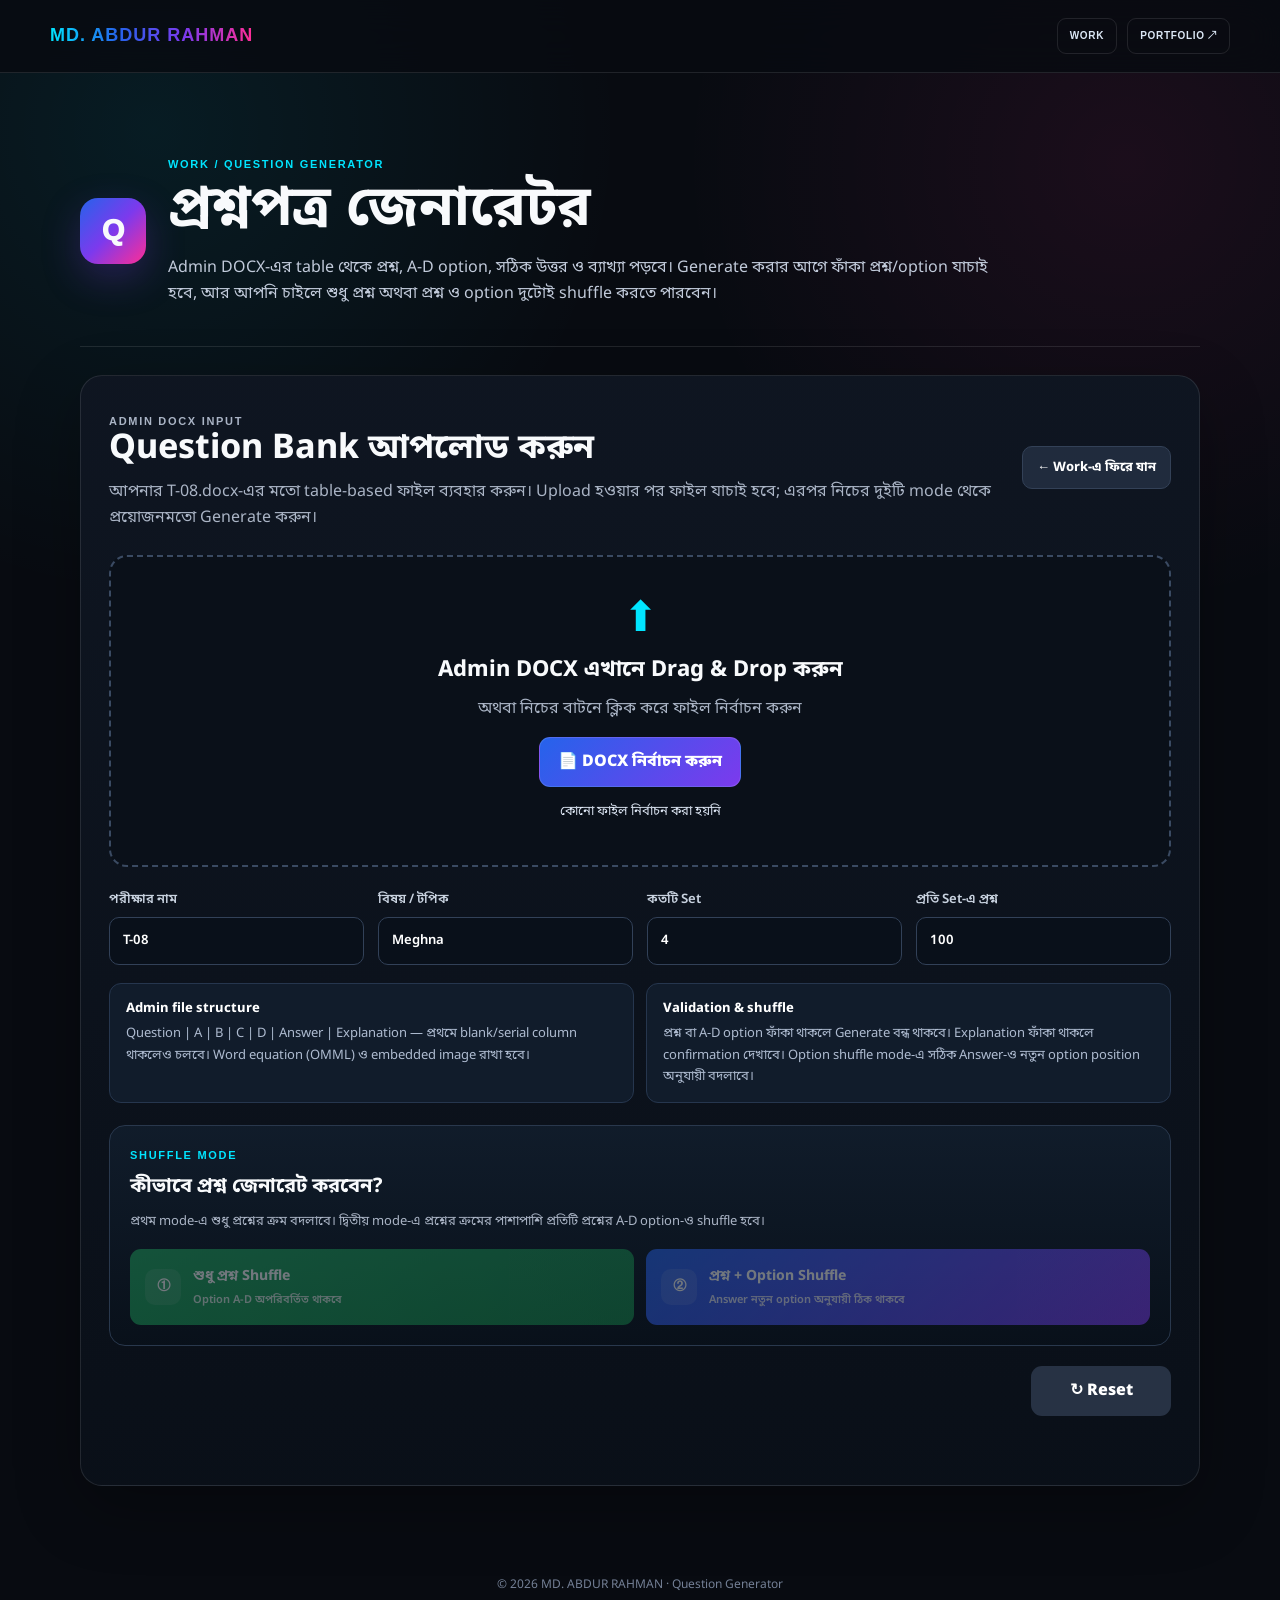
==== question-generator.html @ 24708ffb "Add files via upload" ====
<!DOCTYPE html>
<html lang="bn">
<head>
  <meta charset="UTF-8">
  <meta name="viewport" content="width=device-width, initial-scale=1.0">
  <meta name="description" content="Table-based DOCX question bank থেকে shuffled Set A-Z প্রশ্নপত্র ও explanation answer sheet তৈরি করার browser-based generator.">
  <title>Question Generator | MD. ABDUR RAHMAN</title>
  <link rel="preconnect" href="https://fonts.googleapis.com">
  <link rel="preconnect" href="https://fonts.gstatic.com" crossorigin>
  <link href="https://fonts.googleapis.com/css2?family=Noto+Sans+Bengali:wght@400;500;600;700;800&display=swap" rel="stylesheet">
  <link rel="stylesheet" href="question-generator.css">
</head>
<body>
  <header class="qg-site-header">
    <nav class="qg-navbar">
      <a href="index.html#home" class="qg-brand">MD. ABDUR RAHMAN</a>
      <div class="qg-nav-links">
        <a href="index.html#work">WORK</a>
        <a href="index.html">PORTFOLIO ↗</a>
      </div>
    </nav>
  </header>

  <main class="qg-page">
    <section class="qg-hero" aria-labelledby="pageTitle">
      <div class="hero-icon" aria-hidden="true">Q</div>
      <div>
        <p class="eyebrow">WORK / QUESTION GENERATOR</p>
        <h1 id="pageTitle">প্রশ্নপত্র জেনারেটর</h1>
        <p class="subtitle">Admin DOCX-এর table থেকে প্রশ্ন, A-D option, সঠিক উত্তর ও ব্যাখ্যা পড়বে। Generate করার আগে ফাঁকা প্রশ্ন/option যাচাই হবে, আর আপনি চাইলে শুধু প্রশ্ন অথবা প্রশ্ন ও option দুটোই shuffle করতে পারবেন।</p>
      </div>
    </section>

    <section class="qg-panel" aria-labelledby="generatorTitle">
      <div class="panel-head">
        <div>
          <p class="eyebrow">ADMIN DOCX INPUT</p>
          <h2 id="generatorTitle">Question Bank আপলোড করুন</h2>
          <p>আপনার T-08.docx-এর মতো table-based ফাইল ব্যবহার করুন। Upload হওয়ার পর ফাইল যাচাই হবে; এরপর নিচের দুইটি mode থেকে প্রয়োজনমতো Generate করুন।</p>
        </div>
        <a class="back-btn" href="index.html#work">← Work-এ ফিরে যান</a>
      </div>

      <div class="upload-zone" id="dropZone" tabindex="0" role="button" aria-label="DOCX ফাইল নির্বাচন করুন">
        <div class="upload-icon" aria-hidden="true">⬆</div>
        <h3>Admin DOCX এখানে Drag & Drop করুন</h3>
        <p>অথবা নিচের বাটনে ক্লিক করে ফাইল নির্বাচন করুন</p>
        <label class="file-btn">
          <input id="docxFile" type="file" accept=".docx,application/vnd.openxmlformats-officedocument.wordprocessingml.document">
          📄 DOCX নির্বাচন করুন
        </label>
        <div class="selected-file" id="selectedFile">কোনো ফাইল নির্বাচন করা হয়নি</div>
        <div class="detected" id="detectedInfo" hidden></div>
      </div>

      <div class="settings-grid">
        <label>
          <span>পরীক্ষার নাম</span>
          <input id="examName" value="T-08" autocomplete="off">
        </label>
        <label>
          <span>বিষয় / টপিক</span>
          <input id="subjectName" value="Meghna" autocomplete="off">
        </label>
        <label>
          <span>কতটি Set</span>
          <input id="setCount" type="number" min="1" max="26" value="4">
        </label>
        <label>
          <span>প্রতি Set-এ প্রশ্ন</span>
          <input id="questionsPerSet" type="number" min="1" value="100">
        </label>
      </div>

      <div class="info-grid">
        <div class="info-box">
          <strong>Admin file structure</strong>
          <span>Question | A | B | C | D | Answer | Explanation — প্রথমে blank/serial column থাকলেও চলবে। Word equation (OMML) ও embedded image রাখা হবে।</span>
        </div>
        <div class="info-box">
          <strong>Validation & shuffle</strong>
          <span>প্রশ্ন বা A-D option ফাঁকা থাকলে Generate বন্ধ থাকবে। Explanation ফাঁকা থাকলে confirmation দেখাবে। Option shuffle mode-এ সঠিক Answer-ও নতুন option position অনুযায়ী বদলাবে।</span>
        </div>
      </div>

      <div class="shuffle-panel" aria-labelledby="shuffleTitle">
        <div>
          <p class="eyebrow">SHUFFLE MODE</p>
          <h3 id="shuffleTitle">কীভাবে প্রশ্ন জেনারেট করবেন?</h3>
          <p>প্রথম mode-এ শুধু প্রশ্নের ক্রম বদলাবে। দ্বিতীয় mode-এ প্রশ্নের ক্রমের পাশাপাশি প্রতিটি প্রশ্নের A-D option-ও shuffle হবে।</p>
        </div>
        <div class="mode-actions">
          <button id="generateQuestionsBtn" class="primary-btn mode-btn" type="button" disabled>
            <span class="mode-icon">①</span>
            <span><strong>শুধু প্রশ্ন Shuffle</strong><small>Option A-D অপরিবর্তিত থাকবে</small></span>
          </button>
          <button id="generateQuestionsOptionsBtn" class="option-shuffle-btn mode-btn" type="button" disabled>
            <span class="mode-icon">②</span>
            <span><strong>প্রশ্ন + Option Shuffle</strong><small>Answer নতুন option অনুযায়ী ঠিক থাকবে</small></span>
          </button>
        </div>
      </div>

      <div class="actions secondary-actions">
        <button id="resetBtn" class="secondary-btn" type="button">↻ Reset</button>
      </div>

      <div class="status" id="status" aria-live="polite"></div>
      <pre class="debug" id="debug" aria-label="Parser debug output"></pre>
    </section>

    <section class="results" id="results" aria-labelledby="resultsTitle">
      <div class="results-head">
        <div>
          <p class="eyebrow">GENERATED SETS</p>
          <h2 id="resultsTitle">ডাউনলোড করুন</h2>
          <p class="results-note" id="resultsNote"></p>
        </div>
        <button id="downloadAllBtn" class="download-all" type="button" disabled>⬇ সব Set ZIP</button>
      </div>
      <div class="set-grid" id="setGrid"></div>
    </section>
  </main>

  <footer class="qg-footer">© 2026 MD. ABDUR RAHMAN · Question Generator</footer>

  <div class="qg-modal" id="messageModal" hidden>
    <div class="qg-modal-backdrop" data-modal-close></div>
    <div class="qg-modal-card" role="dialog" aria-modal="true" aria-labelledby="modalTitle" aria-describedby="modalMessage">
      <div class="qg-modal-icon" id="modalIcon" aria-hidden="true">!</div>
      <h3 id="modalTitle">বার্তা</h3>
      <div class="qg-modal-message" id="modalMessage"></div>
      <div class="qg-modal-actions">
        <button id="modalCancelBtn" class="modal-cancel" type="button">না</button>
        <button id="modalConfirmBtn" class="modal-confirm" type="button">ঠিক আছে</button>
      </div>
    </div>
  </div>

  <script src="jszip.min.js"></script>
  <script src="question-generator.js"></script>
</body>
</html>
---- question-generator.css ----
*{box-sizing:border-box}

:root{
  --bg:#080b11;
  --panel:#0e131c;
  --panel2:#111827;
  --text:#f8fafc;
  --muted:#aab4c5;
  --cyan:#00e5ff;
  --blue:#2563eb;
  --purple:#7c3aed;
  --pink:#ff2d95;
  --green:#16a34a;
  --orange:#e87916;
  --line:rgba(255,255,255,.10);
}

html{scroll-behavior:smooth}
body{
  margin:0;
  min-height:100vh;
  background:
    radial-gradient(circle at 12% 8%,rgba(0,229,255,.08),transparent 25%),
    radial-gradient(circle at 88% 10%,rgba(255,45,149,.08),transparent 24%),
    var(--bg);
  color:var(--text);
  font-family:"Noto Sans Bengali",Arial,Helvetica,sans-serif;
  line-height:1.65;
}

a{text-decoration:none;color:inherit}
button,input{font:inherit}
button{touch-action:manipulation}

.qg-site-header{
  position:sticky;
  top:0;
  z-index:100;
  background:rgba(8,11,17,.84);
  border-bottom:1px solid var(--line);
  backdrop-filter:blur(18px);
  -webkit-backdrop-filter:blur(18px);
}

.qg-navbar{
  width:min(1180px,94%);
  min-height:72px;
  margin:auto;
  display:flex;
  align-items:center;
  justify-content:space-between;
  gap:18px;
}

.qg-brand{
  font-family:Arial,Helvetica,sans-serif;
  font-weight:900;
  font-size:18px;
  letter-spacing:1px;
  background:linear-gradient(90deg,var(--cyan),var(--blue),var(--purple),var(--pink));
  -webkit-background-clip:text;
  background-clip:text;
  -webkit-text-fill-color:transparent;
}

.qg-nav-links{display:flex;align-items:center;gap:10px}
.qg-nav-links a{
  padding:9px 12px;
  border:1px solid var(--line);
  border-radius:9px;
  color:#dbe7f5;
  font-family:Arial,Helvetica,sans-serif;
  font-size:10px;
  font-weight:900;
  letter-spacing:.7px;
  transition:.25s;
}
.qg-nav-links a:hover{border-color:rgba(0,229,255,.4);color:var(--cyan)}

.qg-page{width:min(1120px,92%);margin:auto;padding:58px 0 90px}

.qg-hero{
  display:flex;
  gap:22px;
  align-items:center;
  padding:24px 0 38px;
  border-bottom:1px solid var(--line);
}

.hero-icon{
  width:66px;
  min-width:66px;
  height:66px;
  border-radius:18px;
  display:grid;
  place-items:center;
  background:linear-gradient(135deg,var(--blue),var(--purple),var(--pink));
  box-shadow:0 14px 38px rgba(124,58,237,.26);
  font-family:Arial,Helvetica,sans-serif;
  font-size:29px;
  font-weight:950;
}

.eyebrow{
  margin:0 0 7px;
  color:var(--cyan);
  font-family:Arial,Helvetica,sans-serif;
  font-size:11px;
  font-weight:900;
  letter-spacing:1.7px;
}

h1,h2,h3,p{margin-top:0}
h1{margin-bottom:0;font-size:clamp(34px,5vw,56px);line-height:1.12}
h2{margin-bottom:0;font-size:clamp(25px,3.5vw,34px);line-height:1.2}
.subtitle{max-width:850px;margin:12px 0 0;color:#c1cada}

.qg-panel,.results{
  margin-top:28px;
  padding:28px;
  border:1px solid var(--line);
  border-radius:22px;
  background:linear-gradient(180deg,rgba(15,22,34,.97),rgba(10,16,25,.97));
  box-shadow:0 22px 65px rgba(0,0,0,.28);
}

.panel-head,.results-head{
  display:flex;
  justify-content:space-between;
  align-items:center;
  gap:22px;
}
.panel-head p,.results-note{margin:8px 0 0;color:var(--muted)}

.back-btn{
  flex:0 0 auto;
  color:white;
  background:#202b3d;
  border:1px solid #334157;
  padding:10px 14px;
  border-radius:10px;
  font-weight:700;
  font-size:13px;
  transition:.25s;
}
.back-btn:hover{border-color:rgba(0,229,255,.45);color:var(--cyan)}

.upload-zone{
  margin-top:24px;
  border:2px dashed #3a4a62;
  border-radius:18px;
  padding:42px 20px;
  text-align:center;
  background:#0a1019;
  outline:none;
  cursor:pointer;
  transition:.25s;
}
.upload-zone:hover,.upload-zone:focus-visible,.upload-zone.dragover{
  border-color:var(--cyan);
  background:rgba(0,229,255,.04);
  box-shadow:0 0 0 4px rgba(0,229,255,.04);
}
.upload-icon{font-size:42px;color:var(--cyan);line-height:1}
.upload-zone h3{margin:12px 0 6px;font-size:22px}
.upload-zone p{margin-bottom:15px;color:var(--muted)}

.file-btn{
  display:inline-flex;
  align-items:center;
  justify-content:center;
  padding:11px 18px;
  border-radius:11px;
  background:linear-gradient(135deg,var(--blue),var(--purple));
  border:1px solid rgba(255,255,255,.12);
  color:#fff;
  font-weight:800;
  cursor:pointer;
}
.file-btn input{display:none}
.selected-file{margin-top:14px;color:#dce5f3;font-size:13px;word-break:break-word}
.selected-file.ready{color:#8df7b3}

.settings-grid{
  display:grid;
  grid-template-columns:repeat(4,minmax(0,1fr));
  gap:14px;
  margin-top:22px;
}
.settings-grid label{display:flex;flex-direction:column;gap:7px;color:#c8d2df;font-weight:600;font-size:13px}
.settings-grid input{
  width:100%;
  min-width:0;
  padding:12px 13px;
  border-radius:10px;
  border:1px solid #324158;
  background:#09101a;
  color:white;
  outline:none;
}
.settings-grid input:focus{border-color:var(--cyan);box-shadow:0 0 0 3px rgba(0,229,255,.06)}

.info-grid{display:grid;grid-template-columns:1fr 1fr;gap:12px;margin-top:18px}
.info-box{
  display:flex;
  flex-direction:column;
  gap:4px;
  padding:14px 16px;
  border-radius:12px;
  background:#111c2b;
  color:#aebbd0;
  border:1px solid #26364e;
  font-size:13px;
}
.info-box strong{color:#fff}

.actions{display:flex;gap:12px;margin-top:20px}
.primary-btn,.secondary-btn,.download-all{
  border:0;
  border-radius:11px;
  padding:12px 18px;
  font-weight:850;
  cursor:pointer;
  transition:.25s;
}
.primary-btn{background:linear-gradient(135deg,#20a75e,#168a4b);color:white}
.primary-btn:hover:not(:disabled),.download-all:hover:not(:disabled),.secondary-btn:hover{transform:translateY(-2px)}
.primary-btn:disabled,.download-all:disabled{opacity:.45;cursor:not-allowed;transform:none}
.secondary-btn{background:#273244;color:white}
.download-all{background:linear-gradient(135deg,var(--blue),var(--purple));color:white;white-space:nowrap}

.status{min-height:26px;margin-top:15px;color:#9fe8c0;font-size:13px}
.status.error{color:#ff9b9b}
.status.warning{color:#ffd58a}

.debug{
  display:none;
  margin-top:14px;
  max-height:240px;
  overflow:auto;
  white-space:pre-wrap;
  word-break:break-word;
  background:#060a10;
  border:1px solid #202b3c;
  padding:12px;
  border-radius:10px;
  color:#aeb8c8;
  font-size:12px;
}

.results{display:none}
.results.visible{display:block}
.set-grid{display:grid;grid-template-columns:repeat(2,minmax(0,1fr));gap:18px;margin-top:22px}
.set-card{
  padding:23px;
  border:1px solid #273445;
  border-radius:18px;
  background:
    radial-gradient(circle at 100% 0,rgba(124,58,237,.10),transparent 38%),
    #0a111b;
}
.set-card-head{display:flex;justify-content:space-between;align-items:flex-start;gap:12px;margin-bottom:17px}
.set-card h3{margin:0;font-size:34px;color:#72dfff;line-height:1}
.set-card .meta{color:#9eabbd;font-size:12px;text-align:right}
.download-links{display:flex;flex-direction:column;gap:9px}
.download-links a{
  display:flex;
  align-items:center;
  justify-content:space-between;
  gap:10px;
  color:white;
  padding:12px 13px;
  border-radius:9px;
  font-weight:800;
  font-size:13px;
  transition:.2s;
}
.download-links a:hover{transform:translateX(3px);filter:brightness(1.08)}
.q-link{background:#15803d}
.a-link{background:#c65e0b}
.m-link{background:#6d28a9}

.qg-footer{text-align:center;padding:0 20px 34px;color:#748096;font-size:12px}

@media(max-width:850px){
  .settings-grid{grid-template-columns:repeat(2,minmax(0,1fr))}
  .info-grid,.set-grid{grid-template-columns:1fr}
  .panel-head,.results-head{align-items:flex-start;flex-direction:column}
  .back-btn{width:100%;text-align:center}
  .download-all{width:100%}
}

@media(max-width:580px){
  .qg-navbar{min-height:66px}
  .qg-brand{font-size:15px}
  .qg-nav-links a:first-child{display:none}
  .qg-nav-links a{font-size:9px;padding:8px 9px}
  .qg-page{width:94%;padding-top:28px}
  .qg-hero{align-items:flex-start;gap:15px}
  .hero-icon{width:50px;min-width:50px;height:50px;border-radius:14px;font-size:22px}
  .qg-panel,.results{padding:18px;border-radius:17px}
  .upload-zone{padding:30px 13px}
  .settings-grid{grid-template-columns:1fr}
  .actions{flex-direction:column}
  .primary-btn,.secondary-btn{width:100%}
}

/* ===== V2: table-based auto generator ===== */
.upload-zone.busy{pointer-events:none;opacity:.78}
.detected{
  display:inline-flex;
  margin-top:13px;
  padding:8px 12px;
  border-radius:999px;
  border:1px solid rgba(22,163,74,.35);
  background:rgba(22,163,74,.08);
  color:#8df7b3;
  font-size:12px;
  font-weight:800;
}
.detected[hidden]{display:none}
.set-badge{
  display:inline-flex;
  align-items:center;
  justify-content:center;
  min-width:66px;
  padding:6px 10px;
  border-radius:999px;
  background:rgba(0,229,255,.08);
  border:1px solid rgba(0,229,255,.25);
  color:var(--cyan);
  font:900 10px/1 Arial,Helvetica,sans-serif;
  letter-spacing:1px;
  margin-bottom:11px;
}
.set-card h3{font-size:30px;margin:0 0 5px}
.set-card p{color:var(--muted);font-size:13px;margin:0 0 16px}
.set-download{
  width:100%;
  min-height:44px;
  border:0;
  border-radius:10px;
  background:linear-gradient(135deg,#168a4b,#20a75e);
  color:#fff;
  font-weight:850;
  cursor:pointer;
  padding:10px 12px;
  transition:.2s;
  word-break:break-word;
}
.set-download:hover{transform:translateY(-2px);box-shadow:0 10px 24px rgba(22,163,74,.18)}
@media(max-width:900px){.settings-grid{grid-template-columns:repeat(2,minmax(0,1fr))}}
@media(max-width:560px){.settings-grid{grid-template-columns:1fr}.set-grid{grid-template-columns:1fr}}

/* ===== V3: validation modal + shuffle modes ===== */
.shuffle-panel{
  margin-top:22px;
  padding:20px;
  border:1px solid #29384d;
  border-radius:16px;
  background:linear-gradient(180deg,rgba(17,28,43,.96),rgba(9,16,26,.96));
}
.shuffle-panel h3{margin:0 0 7px;font-size:20px}
.shuffle-panel p:not(.eyebrow){margin:0;color:var(--muted);font-size:13px}
.mode-actions{display:grid;grid-template-columns:1fr 1fr;gap:12px;margin-top:17px}
.mode-btn{
  min-height:76px;
  display:flex;
  align-items:center;
  justify-content:flex-start;
  gap:12px;
  text-align:left;
  padding:13px 15px;
}
.mode-btn>span:last-child{display:flex;flex-direction:column;gap:3px}
.mode-btn strong{font-size:14px}
.mode-btn small{font-size:11px;font-weight:600;opacity:.82}
.mode-icon{
  width:36px;
  min-width:36px;
  height:36px;
  border-radius:10px;
  display:grid;
  place-items:center;
  background:rgba(255,255,255,.11);
  font-size:17px;
  font-weight:900;
}
.option-shuffle-btn{
  border:0;
  border-radius:11px;
  background:linear-gradient(135deg,var(--blue),var(--purple));
  color:white;
  font-weight:850;
  cursor:pointer;
  transition:.25s;
}
.mode-btn:hover:not(:disabled){transform:translateY(-2px);filter:brightness(1.05)}
.mode-btn:disabled{opacity:.42;cursor:not-allowed;transform:none;filter:none}
.secondary-actions{justify-content:flex-end}
.secondary-actions .secondary-btn{min-width:140px}

.qg-modal[hidden]{display:none}
.qg-modal{
  position:fixed;
  inset:0;
  z-index:9999;
  display:grid;
  place-items:center;
  padding:18px;
}
.qg-modal-backdrop{
  position:absolute;
  inset:0;
  background:rgba(2,6,12,.78);
  backdrop-filter:blur(7px);
  -webkit-backdrop-filter:blur(7px);
}
.qg-modal-card{
  position:relative;
  width:min(560px,100%);
  max-height:min(78vh,680px);
  overflow:auto;
  padding:26px;
  border-radius:20px;
  border:1px solid rgba(255,255,255,.14);
  background:linear-gradient(180deg,#121b29,#0a111b);
  box-shadow:0 30px 90px rgba(0,0,0,.52);
}
.qg-modal-card.warning{border-color:rgba(232,121,22,.48)}
.qg-modal-card.error{border-color:rgba(239,68,68,.48)}
.qg-modal-card.confirm{border-color:rgba(37,99,235,.48)}
.qg-modal-icon{
  width:46px;
  height:46px;
  border-radius:14px;
  display:grid;
  place-items:center;
  margin-bottom:15px;
  background:rgba(232,121,22,.12);
  color:#ffd58a;
  border:1px solid rgba(232,121,22,.32);
  font-size:23px;
  font-weight:900;
}
.qg-modal-card.error .qg-modal-icon{background:rgba(239,68,68,.12);color:#ff9b9b;border-color:rgba(239,68,68,.32)}
.qg-modal-card.confirm .qg-modal-icon{background:rgba(37,99,235,.12);color:#9ec5ff;border-color:rgba(37,99,235,.32)}
.qg-modal-card h3{margin:0 0 10px;font-size:23px}
.qg-modal-message{
  white-space:pre-line;
  color:#cbd5e1;
  line-height:1.75;
  font-size:14px;
}
.qg-modal-actions{display:flex;justify-content:flex-end;gap:10px;margin-top:22px}
.modal-confirm,.modal-cancel{
  min-width:105px;
  border:0;
  border-radius:10px;
  padding:11px 16px;
  color:#fff;
  font-weight:800;
  cursor:pointer;
}
.modal-confirm{background:linear-gradient(135deg,#168a4b,#20a75e)}
.modal-cancel{background:#29364a}
body.modal-open{overflow:hidden}

@media(max-width:700px){
  .mode-actions{grid-template-columns:1fr}
  .secondary-actions{justify-content:stretch}
  .secondary-actions .secondary-btn{width:100%}
  .qg-modal-card{padding:21px}
  .qg-modal-actions{flex-direction:column-reverse}
  .modal-confirm,.modal-cancel{width:100%}
}
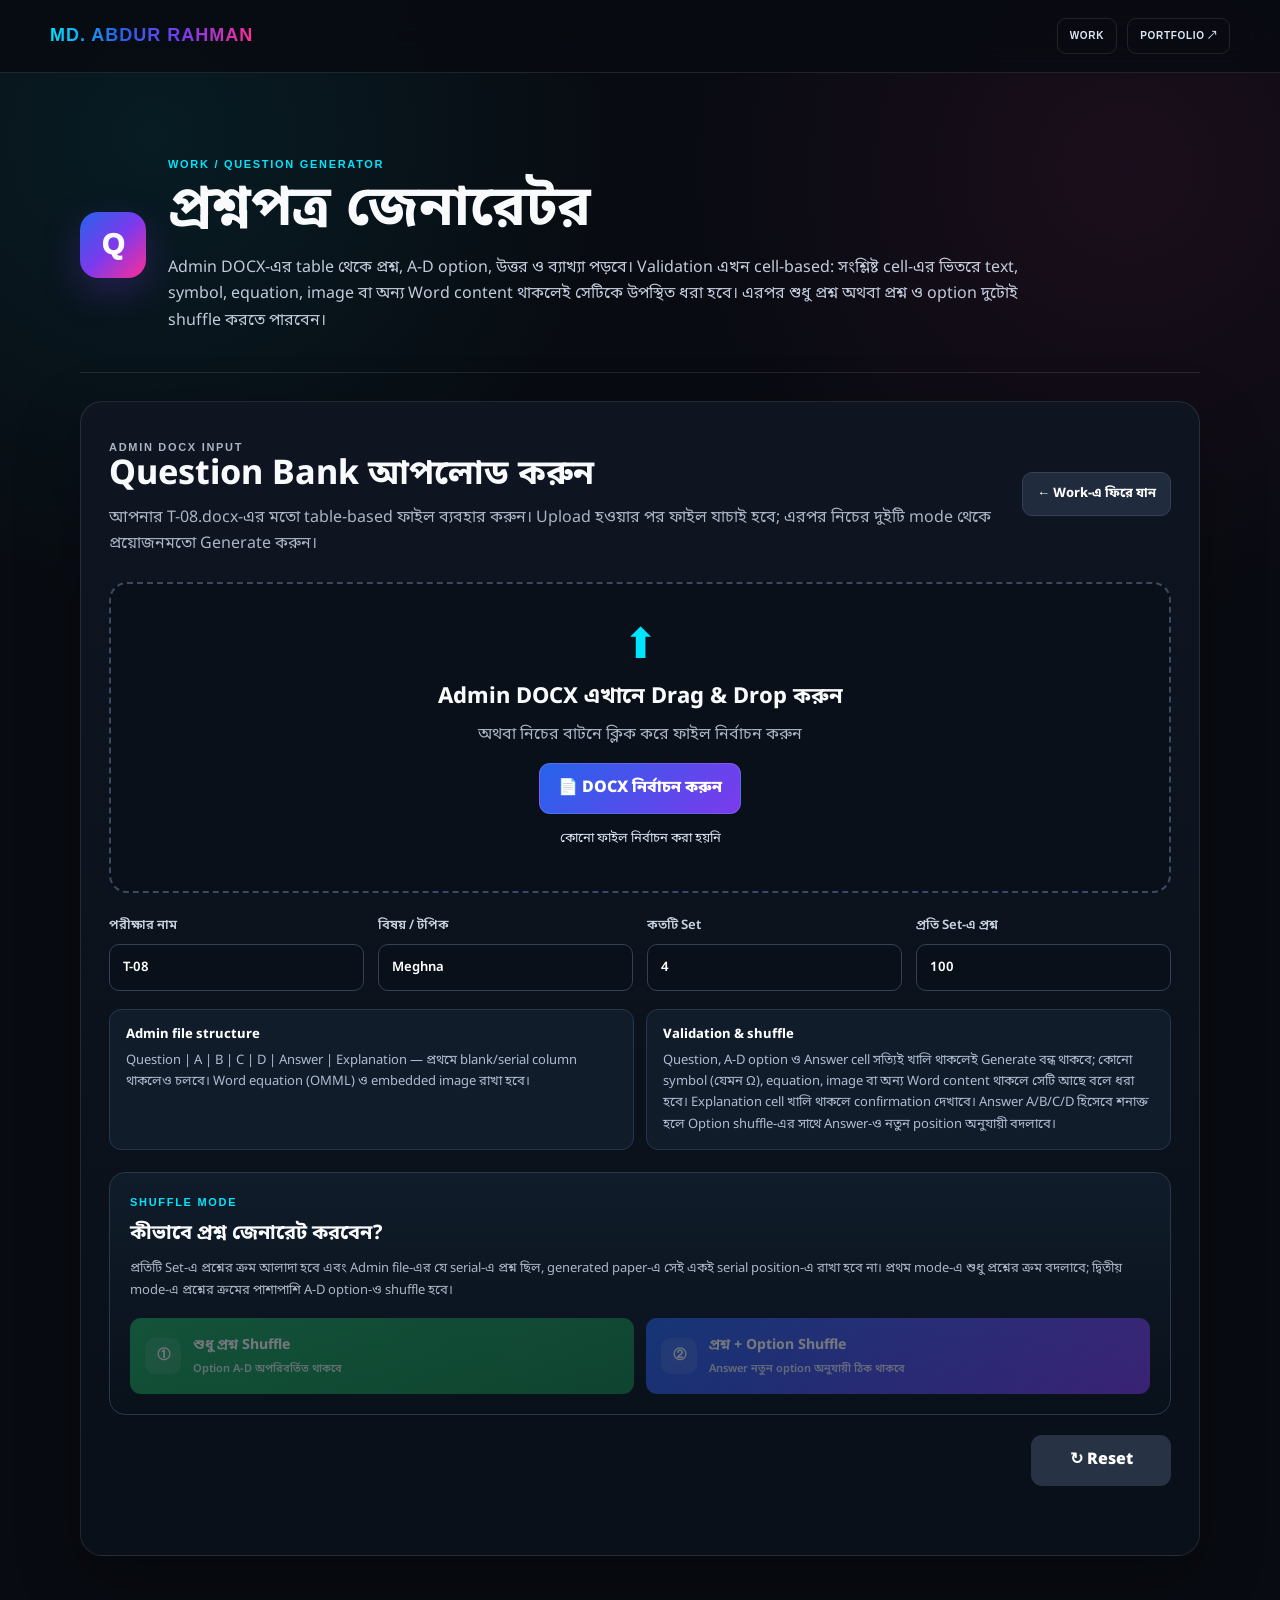
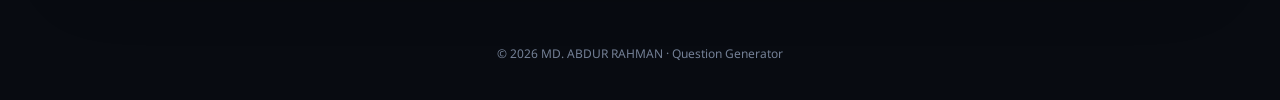
==== commit e21982d9: "Add files via upload" ====
--- a/question-generator.html
+++ b/question-generator.html
@@ -27,7 +27,7 @@
       <div>
         <p class="eyebrow">WORK / QUESTION GENERATOR</p>
         <h1 id="pageTitle">প্রশ্নপত্র জেনারেটর</h1>
-        <p class="subtitle">Admin DOCX-এর table থেকে প্রশ্ন, A-D option, সঠিক উত্তর ও ব্যাখ্যা পড়বে। Generate করার আগে ফাঁকা প্রশ্ন/option যাচাই হবে, আর আপনি চাইলে শুধু প্রশ্ন অথবা প্রশ্ন ও option দুটোই shuffle করতে পারবেন।</p>
+        <p class="subtitle">Admin DOCX-এর table থেকে প্রশ্ন, A-D option, উত্তর ও ব্যাখ্যা পড়বে। Validation এখন cell-based: সংশ্লিষ্ট cell-এর ভিতরে text, symbol, equation, image বা অন্য Word content থাকলেই সেটিকে উপস্থিত ধরা হবে। এরপর শুধু প্রশ্ন অথবা প্রশ্ন ও option দুটোই shuffle করতে পারবেন।</p>
       </div>
     </section>
 
@@ -79,7 +79,7 @@
         </div>
         <div class="info-box">
           <strong>Validation & shuffle</strong>
-          <span>প্রশ্ন বা A-D option ফাঁকা থাকলে Generate বন্ধ থাকবে। Explanation ফাঁকা থাকলে confirmation দেখাবে। Option shuffle mode-এ সঠিক Answer-ও নতুন option position অনুযায়ী বদলাবে।</span>
+          <span>Question, A-D option ও Answer cell সত্যিই খালি থাকলেই Generate বন্ধ থাকবে; কোনো symbol (যেমন Ω), equation, image বা অন্য Word content থাকলে সেটি আছে বলে ধরা হবে। Explanation cell খালি থাকলে confirmation দেখাবে। Answer A/B/C/D হিসেবে শনাক্ত হলে Option shuffle-এর সাথে Answer-ও নতুন position অনুযায়ী বদলাবে।</span>
         </div>
       </div>
 
@@ -87,7 +87,7 @@
         <div>
           <p class="eyebrow">SHUFFLE MODE</p>
           <h3 id="shuffleTitle">কীভাবে প্রশ্ন জেনারেট করবেন?</h3>
-          <p>প্রথম mode-এ শুধু প্রশ্নের ক্রম বদলাবে। দ্বিতীয় mode-এ প্রশ্নের ক্রমের পাশাপাশি প্রতিটি প্রশ্নের A-D option-ও shuffle হবে।</p>
+          <p>প্রতিটি Set-এ প্রশ্নের ক্রম আলাদা হবে এবং Admin file-এর যে serial-এ প্রশ্ন ছিল, generated paper-এ সেই একই serial position-এ রাখা হবে না। প্রথম mode-এ শুধু প্রশ্নের ক্রম বদলাবে; দ্বিতীয় mode-এ প্রশ্নের ক্রমের পাশাপাশি A-D option-ও shuffle হবে।</p>
         </div>
         <div class="mode-actions">
           <button id="generateQuestionsBtn" class="primary-btn mode-btn" type="button" disabled>
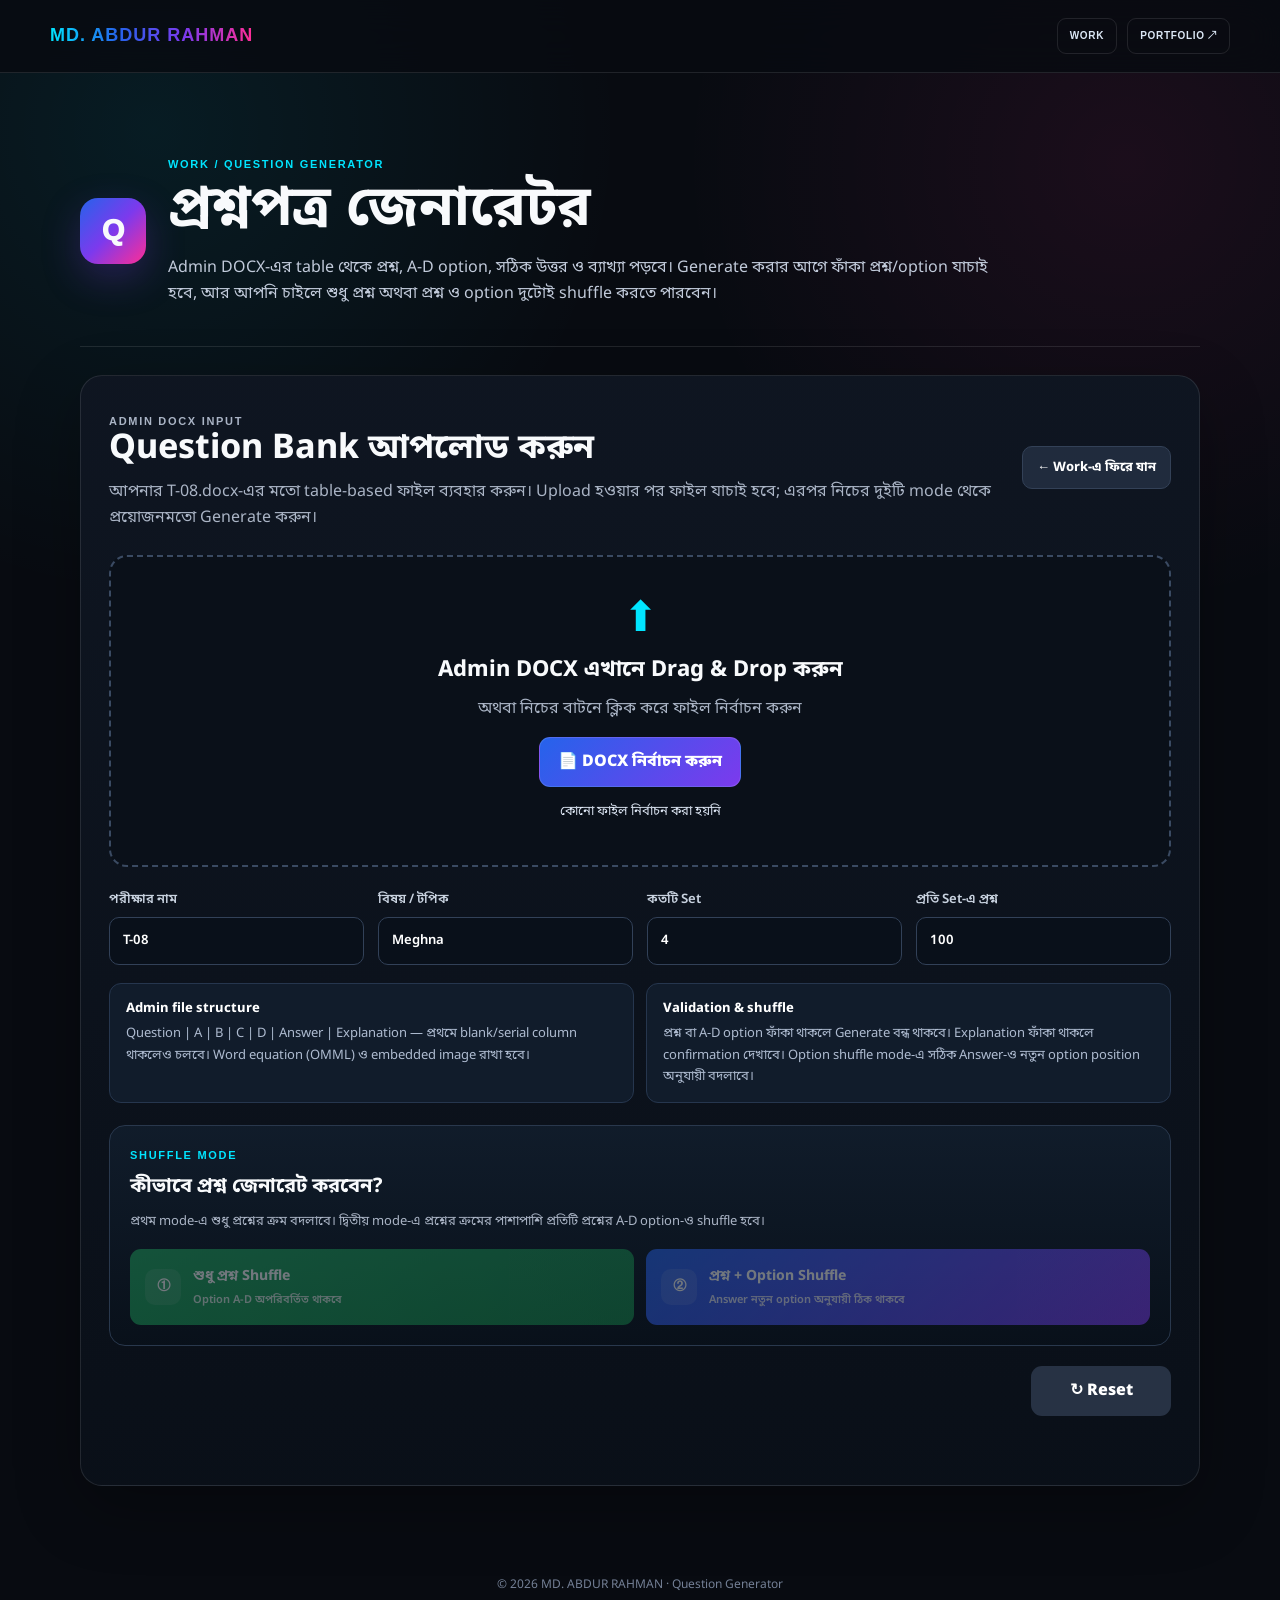
==== commit d4ae7459: "Add files via upload" ====
--- a/question-generator.html
+++ b/question-generator.html
@@ -27,7 +27,7 @@
       <div>
         <p class="eyebrow">WORK / QUESTION GENERATOR</p>
         <h1 id="pageTitle">প্রশ্নপত্র জেনারেটর</h1>
-        <p class="subtitle">Admin DOCX-এর table থেকে প্রশ্ন, A-D option, উত্তর ও ব্যাখ্যা পড়বে। Validation এখন cell-based: সংশ্লিষ্ট cell-এর ভিতরে text, symbol, equation, image বা অন্য Word content থাকলেই সেটিকে উপস্থিত ধরা হবে। এরপর শুধু প্রশ্ন অথবা প্রশ্ন ও option দুটোই shuffle করতে পারবেন।</p>
+        <p class="subtitle">Admin DOCX-এর table থেকে প্রশ্ন, A-D option, সঠিক উত্তর ও ব্যাখ্যা পড়বে। Generate করার আগে ফাঁকা প্রশ্ন/option যাচাই হবে, আর আপনি চাইলে শুধু প্রশ্ন অথবা প্রশ্ন ও option দুটোই shuffle করতে পারবেন।</p>
       </div>
     </section>
 
@@ -79,7 +79,7 @@
         </div>
         <div class="info-box">
           <strong>Validation & shuffle</strong>
-          <span>Question, A-D option ও Answer cell সত্যিই খালি থাকলেই Generate বন্ধ থাকবে; কোনো symbol (যেমন Ω), equation, image বা অন্য Word content থাকলে সেটি আছে বলে ধরা হবে। Explanation cell খালি থাকলে confirmation দেখাবে। Answer A/B/C/D হিসেবে শনাক্ত হলে Option shuffle-এর সাথে Answer-ও নতুন position অনুযায়ী বদলাবে।</span>
+          <span>প্রশ্ন বা A-D option ফাঁকা থাকলে Generate বন্ধ থাকবে। Explanation ফাঁকা থাকলে confirmation দেখাবে। Option shuffle mode-এ সঠিক Answer-ও নতুন option position অনুযায়ী বদলাবে।</span>
         </div>
       </div>
 
@@ -87,7 +87,7 @@
         <div>
           <p class="eyebrow">SHUFFLE MODE</p>
           <h3 id="shuffleTitle">কীভাবে প্রশ্ন জেনারেট করবেন?</h3>
-          <p>প্রতিটি Set-এ প্রশ্নের ক্রম আলাদা হবে এবং Admin file-এর যে serial-এ প্রশ্ন ছিল, generated paper-এ সেই একই serial position-এ রাখা হবে না। প্রথম mode-এ শুধু প্রশ্নের ক্রম বদলাবে; দ্বিতীয় mode-এ প্রশ্নের ক্রমের পাশাপাশি A-D option-ও shuffle হবে।</p>
+          <p>প্রথম mode-এ শুধু প্রশ্নের ক্রম বদলাবে। দ্বিতীয় mode-এ প্রশ্নের ক্রমের পাশাপাশি প্রতিটি প্রশ্নের A-D option-ও shuffle হবে।</p>
         </div>
         <div class="mode-actions">
           <button id="generateQuestionsBtn" class="primary-btn mode-btn" type="button" disabled>
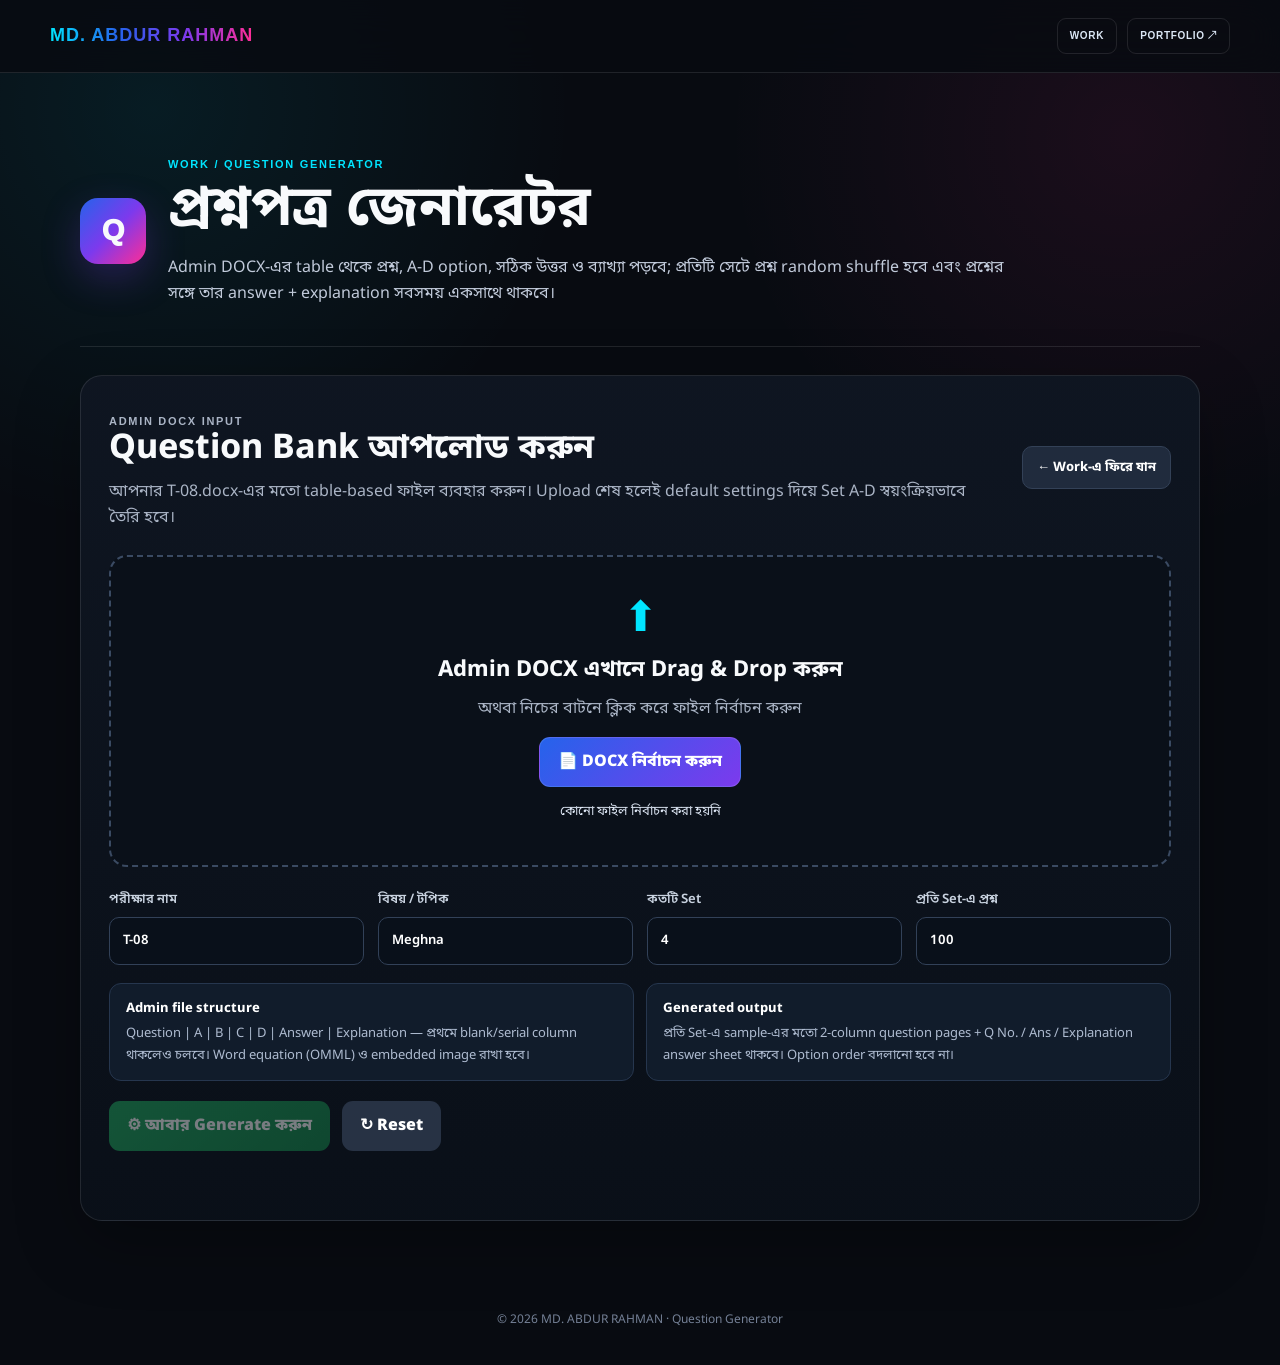
==== commit f485fbd1: "Add files via upload" ====
--- a/question-generator.html
+++ b/question-generator.html
@@ -27,7 +27,7 @@
       <div>
         <p class="eyebrow">WORK / QUESTION GENERATOR</p>
         <h1 id="pageTitle">প্রশ্নপত্র জেনারেটর</h1>
-        <p class="subtitle">Admin DOCX-এর table থেকে প্রশ্ন, A-D option, সঠিক উত্তর ও ব্যাখ্যা পড়বে। Generate করার আগে ফাঁকা প্রশ্ন/option যাচাই হবে, আর আপনি চাইলে শুধু প্রশ্ন অথবা প্রশ্ন ও option দুটোই shuffle করতে পারবেন।</p>
+        <p class="subtitle">Admin DOCX-এর table থেকে প্রশ্ন, A-D option, সঠিক উত্তর ও ব্যাখ্যা পড়বে; প্রতিটি সেটে প্রশ্ন random shuffle হবে এবং প্রশ্নের সঙ্গে তার answer + explanation সবসময় একসাথে থাকবে।</p>
       </div>
     </section>
 
@@ -36,7 +36,7 @@
         <div>
           <p class="eyebrow">ADMIN DOCX INPUT</p>
           <h2 id="generatorTitle">Question Bank আপলোড করুন</h2>
-          <p>আপনার T-08.docx-এর মতো table-based ফাইল ব্যবহার করুন। Upload হওয়ার পর ফাইল যাচাই হবে; এরপর নিচের দুইটি mode থেকে প্রয়োজনমতো Generate করুন।</p>
+          <p>আপনার T-08.docx-এর মতো table-based ফাইল ব্যবহার করুন। Upload শেষ হলেই default settings দিয়ে Set A-D স্বয়ংক্রিয়ভাবে তৈরি হবে।</p>
         </div>
         <a class="back-btn" href="index.html#work">← Work-এ ফিরে যান</a>
       </div>
@@ -78,30 +78,13 @@
           <span>Question | A | B | C | D | Answer | Explanation — প্রথমে blank/serial column থাকলেও চলবে। Word equation (OMML) ও embedded image রাখা হবে।</span>
         </div>
         <div class="info-box">
-          <strong>Validation & shuffle</strong>
-          <span>প্রশ্ন বা A-D option ফাঁকা থাকলে Generate বন্ধ থাকবে। Explanation ফাঁকা থাকলে confirmation দেখাবে। Option shuffle mode-এ সঠিক Answer-ও নতুন option position অনুযায়ী বদলাবে।</span>
+          <strong>Generated output</strong>
+          <span>প্রতি Set-এ sample-এর মতো 2-column question pages + Q No. / Ans / Explanation answer sheet থাকবে। Option order বদলানো হবে না।</span>
         </div>
       </div>
 
-      <div class="shuffle-panel" aria-labelledby="shuffleTitle">
-        <div>
-          <p class="eyebrow">SHUFFLE MODE</p>
-          <h3 id="shuffleTitle">কীভাবে প্রশ্ন জেনারেট করবেন?</h3>
-          <p>প্রথম mode-এ শুধু প্রশ্নের ক্রম বদলাবে। দ্বিতীয় mode-এ প্রশ্নের ক্রমের পাশাপাশি প্রতিটি প্রশ্নের A-D option-ও shuffle হবে।</p>
-        </div>
-        <div class="mode-actions">
-          <button id="generateQuestionsBtn" class="primary-btn mode-btn" type="button" disabled>
-            <span class="mode-icon">①</span>
-            <span><strong>শুধু প্রশ্ন Shuffle</strong><small>Option A-D অপরিবর্তিত থাকবে</small></span>
-          </button>
-          <button id="generateQuestionsOptionsBtn" class="option-shuffle-btn mode-btn" type="button" disabled>
-            <span class="mode-icon">②</span>
-            <span><strong>প্রশ্ন + Option Shuffle</strong><small>Answer নতুন option অনুযায়ী ঠিক থাকবে</small></span>
-          </button>
-        </div>
-      </div>
-
-      <div class="actions secondary-actions">
+      <div class="actions">
+        <button id="generateBtn" class="primary-btn" type="button" disabled>⚙ আবার Generate করুন</button>
         <button id="resetBtn" class="secondary-btn" type="button">↻ Reset</button>
       </div>
 
@@ -124,19 +107,6 @@
 
   <footer class="qg-footer">© 2026 MD. ABDUR RAHMAN · Question Generator</footer>
 
-  <div class="qg-modal" id="messageModal" hidden>
-    <div class="qg-modal-backdrop" data-modal-close></div>
-    <div class="qg-modal-card" role="dialog" aria-modal="true" aria-labelledby="modalTitle" aria-describedby="modalMessage">
-      <div class="qg-modal-icon" id="modalIcon" aria-hidden="true">!</div>
-      <h3 id="modalTitle">বার্তা</h3>
-      <div class="qg-modal-message" id="modalMessage"></div>
-      <div class="qg-modal-actions">
-        <button id="modalCancelBtn" class="modal-cancel" type="button">না</button>
-        <button id="modalConfirmBtn" class="modal-confirm" type="button">ঠিক আছে</button>
-      </div>
-    </div>
-  </div>
-
   <script src="jszip.min.js"></script>
   <script src="question-generator.js"></script>
 </body>
--- a/question-generator.css
+++ b/question-generator.css
@@ -351,126 +351,3 @@
 .set-download:hover{transform:translateY(-2px);box-shadow:0 10px 24px rgba(22,163,74,.18)}
 @media(max-width:900px){.settings-grid{grid-template-columns:repeat(2,minmax(0,1fr))}}
 @media(max-width:560px){.settings-grid{grid-template-columns:1fr}.set-grid{grid-template-columns:1fr}}
-
-/* ===== V3: validation modal + shuffle modes ===== */
-.shuffle-panel{
-  margin-top:22px;
-  padding:20px;
-  border:1px solid #29384d;
-  border-radius:16px;
-  background:linear-gradient(180deg,rgba(17,28,43,.96),rgba(9,16,26,.96));
-}
-.shuffle-panel h3{margin:0 0 7px;font-size:20px}
-.shuffle-panel p:not(.eyebrow){margin:0;color:var(--muted);font-size:13px}
-.mode-actions{display:grid;grid-template-columns:1fr 1fr;gap:12px;margin-top:17px}
-.mode-btn{
-  min-height:76px;
-  display:flex;
-  align-items:center;
-  justify-content:flex-start;
-  gap:12px;
-  text-align:left;
-  padding:13px 15px;
-}
-.mode-btn>span:last-child{display:flex;flex-direction:column;gap:3px}
-.mode-btn strong{font-size:14px}
-.mode-btn small{font-size:11px;font-weight:600;opacity:.82}
-.mode-icon{
-  width:36px;
-  min-width:36px;
-  height:36px;
-  border-radius:10px;
-  display:grid;
-  place-items:center;
-  background:rgba(255,255,255,.11);
-  font-size:17px;
-  font-weight:900;
-}
-.option-shuffle-btn{
-  border:0;
-  border-radius:11px;
-  background:linear-gradient(135deg,var(--blue),var(--purple));
-  color:white;
-  font-weight:850;
-  cursor:pointer;
-  transition:.25s;
-}
-.mode-btn:hover:not(:disabled){transform:translateY(-2px);filter:brightness(1.05)}
-.mode-btn:disabled{opacity:.42;cursor:not-allowed;transform:none;filter:none}
-.secondary-actions{justify-content:flex-end}
-.secondary-actions .secondary-btn{min-width:140px}
-
-.qg-modal[hidden]{display:none}
-.qg-modal{
-  position:fixed;
-  inset:0;
-  z-index:9999;
-  display:grid;
-  place-items:center;
-  padding:18px;
-}
-.qg-modal-backdrop{
-  position:absolute;
-  inset:0;
-  background:rgba(2,6,12,.78);
-  backdrop-filter:blur(7px);
-  -webkit-backdrop-filter:blur(7px);
-}
-.qg-modal-card{
-  position:relative;
-  width:min(560px,100%);
-  max-height:min(78vh,680px);
-  overflow:auto;
-  padding:26px;
-  border-radius:20px;
-  border:1px solid rgba(255,255,255,.14);
-  background:linear-gradient(180deg,#121b29,#0a111b);
-  box-shadow:0 30px 90px rgba(0,0,0,.52);
-}
-.qg-modal-card.warning{border-color:rgba(232,121,22,.48)}
-.qg-modal-card.error{border-color:rgba(239,68,68,.48)}
-.qg-modal-card.confirm{border-color:rgba(37,99,235,.48)}
-.qg-modal-icon{
-  width:46px;
-  height:46px;
-  border-radius:14px;
-  display:grid;
-  place-items:center;
-  margin-bottom:15px;
-  background:rgba(232,121,22,.12);
-  color:#ffd58a;
-  border:1px solid rgba(232,121,22,.32);
-  font-size:23px;
-  font-weight:900;
-}
-.qg-modal-card.error .qg-modal-icon{background:rgba(239,68,68,.12);color:#ff9b9b;border-color:rgba(239,68,68,.32)}
-.qg-modal-card.confirm .qg-modal-icon{background:rgba(37,99,235,.12);color:#9ec5ff;border-color:rgba(37,99,235,.32)}
-.qg-modal-card h3{margin:0 0 10px;font-size:23px}
-.qg-modal-message{
-  white-space:pre-line;
-  color:#cbd5e1;
-  line-height:1.75;
-  font-size:14px;
-}
-.qg-modal-actions{display:flex;justify-content:flex-end;gap:10px;margin-top:22px}
-.modal-confirm,.modal-cancel{
-  min-width:105px;
-  border:0;
-  border-radius:10px;
-  padding:11px 16px;
-  color:#fff;
-  font-weight:800;
-  cursor:pointer;
-}
-.modal-confirm{background:linear-gradient(135deg,#168a4b,#20a75e)}
-.modal-cancel{background:#29364a}
-body.modal-open{overflow:hidden}
-
-@media(max-width:700px){
-  .mode-actions{grid-template-columns:1fr}
-  .secondary-actions{justify-content:stretch}
-  .secondary-actions .secondary-btn{width:100%}
-  .qg-modal-card{padding:21px}
-  .qg-modal-actions{flex-direction:column-reverse}
-  .modal-confirm,.modal-cancel{width:100%}
-}
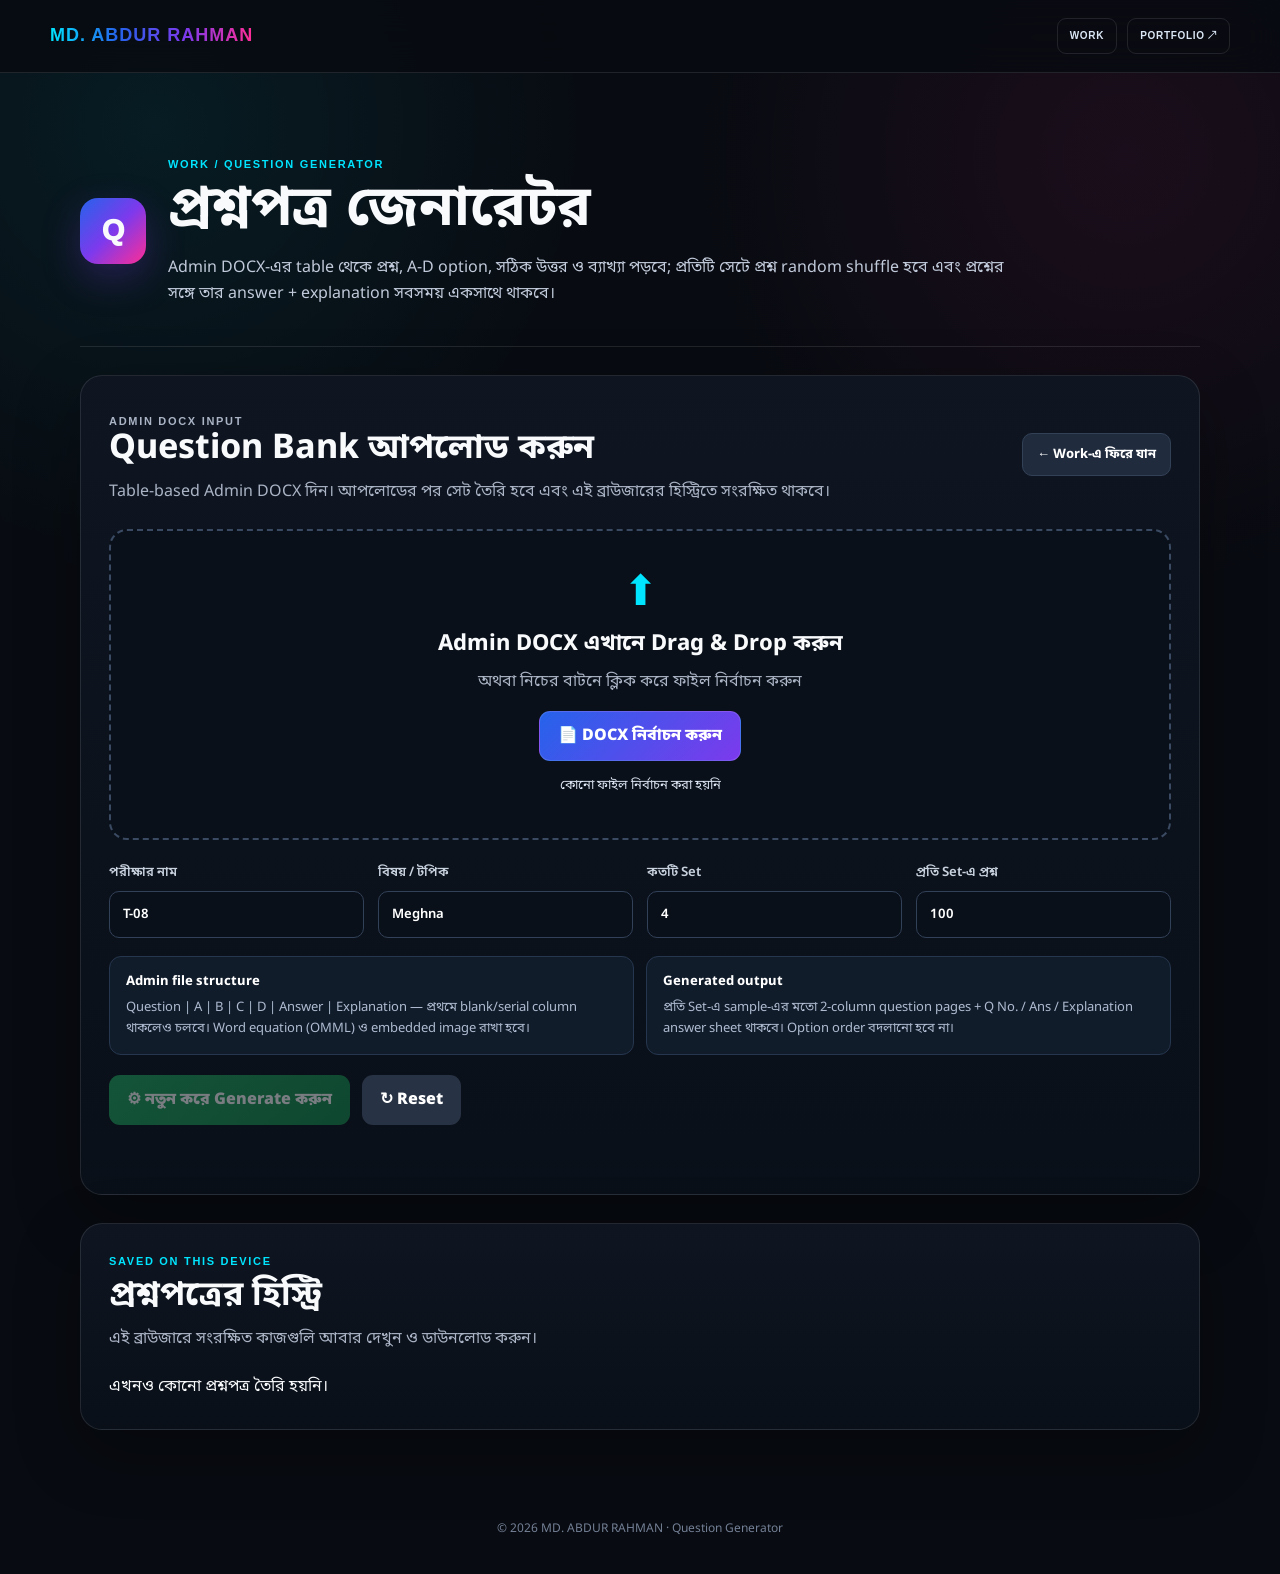
==== commit 12b8ccf8: "Add files via upload" ====
--- a/question-generator.html
+++ b/question-generator.html
@@ -36,7 +36,7 @@
         <div>
           <p class="eyebrow">ADMIN DOCX INPUT</p>
           <h2 id="generatorTitle">Question Bank আপলোড করুন</h2>
-          <p>আপনার T-08.docx-এর মতো table-based ফাইল ব্যবহার করুন। Upload শেষ হলেই default settings দিয়ে Set A-D স্বয়ংক্রিয়ভাবে তৈরি হবে।</p>
+          <p>Table-based Admin DOCX দিন। আপলোডের পর সেট তৈরি হবে এবং এই ব্রাউজারের হিস্ট্রিতে সংরক্ষিত থাকবে।</p>
         </div>
         <a class="back-btn" href="index.html#work">← Work-এ ফিরে যান</a>
       </div>
@@ -52,6 +52,7 @@
         <div class="selected-file" id="selectedFile">কোনো ফাইল নির্বাচন করা হয়নি</div>
         <div class="detected" id="detectedInfo" hidden></div>
       </div>
+      <div class="validation-issues" id="validationIssues" hidden aria-live="polite"></div>
 
       <div class="settings-grid">
         <label>
@@ -84,7 +85,7 @@
       </div>
 
       <div class="actions">
-        <button id="generateBtn" class="primary-btn" type="button" disabled>⚙ আবার Generate করুন</button>
+        <button id="generateBtn" class="primary-btn" type="button" disabled>⚙ নতুন করে Generate করুন</button>
         <button id="resetBtn" class="secondary-btn" type="button">↻ Reset</button>
       </div>
 
@@ -103,7 +104,23 @@
       </div>
       <div class="set-grid" id="setGrid"></div>
     </section>
+
+    <section class="history qg-panel" id="history" aria-labelledby="historyTitle">
+      <div class="results-head">
+        <div><p class="eyebrow">SAVED ON THIS DEVICE</p><h2 id="historyTitle">প্রশ্নপত্রের হিস্ট্রি</h2><p class="results-note">এই ব্রাউজারে সংরক্ষিত কাজগুলি আবার দেখুন ও ডাউনলোড করুন।</p></div>
+      </div>
+      <div id="historyList" class="history-list"></div>
+    </section>
   </main>
+
+  <dialog id="previewDialog" class="preview-dialog" aria-labelledby="previewTitle">
+    <div class="preview-header"><h2 id="previewTitle">প্রশ্নপত্র দেখুন</h2><button id="closePreview" type="button" class="secondary-btn" aria-label="বন্ধ করুন">✕</button></div>
+    <div id="previewContent" class="preview-content"></div>
+  </dialog>
+  <dialog id="issueDialog" class="preview-dialog issue-dialog" aria-labelledby="issueTitle">
+    <div class="preview-header"><h2 id="issueTitle">উত্তরে সমস্যা পাওয়া গেছে</h2><button id="closeIssues" type="button" class="secondary-btn" aria-label="বন্ধ করুন">✕</button></div>
+    <div id="issueContent" class="preview-content"></div>
+  </dialog>
 
   <footer class="qg-footer">© 2026 MD. ABDUR RAHMAN · Question Generator</footer>
 
--- a/question-generator.css
+++ b/question-generator.css
@@ -351,3 +351,40 @@
 .set-download:hover{transform:translateY(-2px);box-shadow:0 10px 24px rgba(22,163,74,.18)}
 @media(max-width:900px){.settings-grid{grid-template-columns:repeat(2,minmax(0,1fr))}}
 @media(max-width:560px){.settings-grid{grid-template-columns:1fr}.set-grid{grid-template-columns:1fr}}
+
+.set-actions{display:grid;grid-template-columns:repeat(2,minmax(0,1fr));gap:9px}
+.set-actions button,.history-tools button{border:0;border-radius:9px;padding:10px 12px;color:white;font-weight:800;cursor:pointer;background:#168caa}
+.set-actions button[data-action="question"],.history-tools button[data-action="question"]{background:#199b58}
+.set-actions button[data-action="answer"],.history-tools button[data-action="answer"]{background:#da7920}
+.set-actions button[data-action="merged"],.history-tools button[data-action="merged"]{background:#823cac}
+.history-list{display:grid;gap:12px;margin-top:22px}
+.history-item{border:1px solid #324158;background:#0a111b;border-radius:13px;overflow:hidden}
+.history-item summary{list-style:none;cursor:pointer;display:flex;align-items:center;justify-content:space-between;gap:12px;padding:18px}
+.history-item summary::-webkit-details-marker{display:none}
+.history-item summary strong{display:block;overflow-wrap:anywhere}
+.history-item summary small{display:block;color:var(--muted);font-size:12px;margin-top:4px}
+.history-open{color:var(--cyan);white-space:nowrap;font-size:13px}
+.history-body{border-top:1px solid var(--line);padding:16px}
+.history-tools{display:flex;flex-wrap:wrap;gap:8px}
+.history-tools button{font-size:12px;background:#245982}
+.history-tools button.danger{background:#a83648}
+.history-sets{display:grid;grid-template-columns:repeat(2,minmax(0,1fr));gap:10px;margin-top:16px}
+.history-set{border:1px solid #29384b;border-radius:11px;padding:13px;background:#101c2b}
+.history-set strong{display:block;margin-bottom:9px}
+.preview-dialog{width:min(850px,94vw);max-height:85vh;border:1px solid #345073;border-radius:18px;color:var(--text);background:#101927;padding:0;box-shadow:0 25px 80px #000a}
+.preview-dialog::backdrop{background:#000b}
+.preview-header{position:sticky;top:0;background:#14243b;display:flex;align-items:center;justify-content:space-between;padding:16px 22px;z-index:1}
+.preview-header h2{font-size:22px}.preview-header button{padding:5px 13px}
+.preview-content{padding:20px 24px}.preview-note{color:#aebdd0;font-size:13px}
+.preview-question{border-top:1px solid #334157;padding:16px 0;overflow-wrap:anywhere}
+.preview-question h3{font-size:17px}.preview-question ol{padding-left:24px}.preview-question li{margin:4px 0}
+@media(max-width:650px){.history-sets{grid-template-columns:1fr}.set-actions{grid-template-columns:1fr}}
+
+.validation-issues{margin-top:16px;padding:17px 20px;border:1px solid #b45353;border-radius:13px;background:#3b1820;color:#ffe5e5}
+.validation-issues[hidden]{display:none}
+.validation-issues h3{margin:0 0 7px;font-size:18px}
+.validation-issues p,.issue-dialog p{margin:0 0 12px}
+.validation-issues ol,.issue-dialog ol{margin:0;padding-left:28px;max-height:290px;overflow:auto}
+.validation-issues li,.issue-dialog li{padding:7px 0;border-bottom:1px solid #ffffff20;overflow-wrap:anywhere}
+.validation-issues small,.issue-dialog small{color:#ffd0d0}
+.issue-dialog{border-color:#b45353}
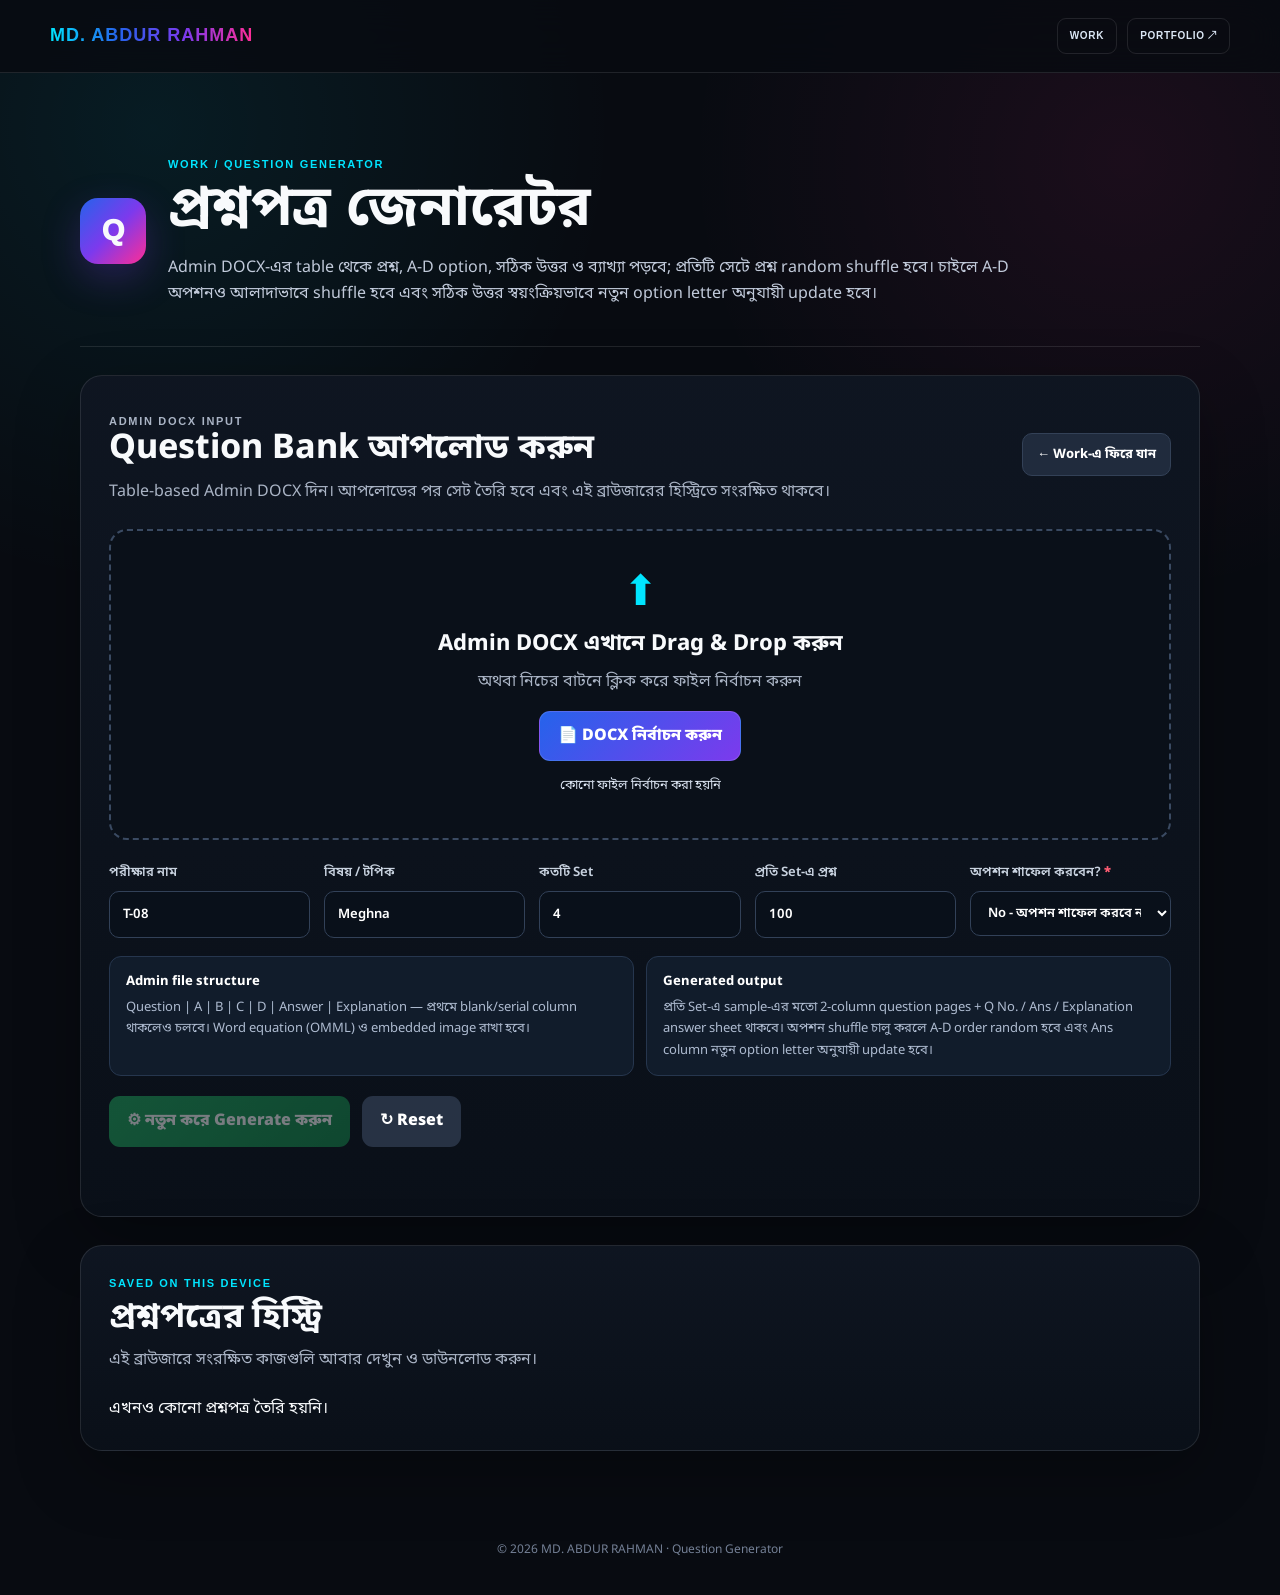
==== commit 4221ed94: "Add files via upload" ====
--- a/question-generator.html
+++ b/question-generator.html
@@ -27,7 +27,7 @@
       <div>
         <p class="eyebrow">WORK / QUESTION GENERATOR</p>
         <h1 id="pageTitle">প্রশ্নপত্র জেনারেটর</h1>
-        <p class="subtitle">Admin DOCX-এর table থেকে প্রশ্ন, A-D option, সঠিক উত্তর ও ব্যাখ্যা পড়বে; প্রতিটি সেটে প্রশ্ন random shuffle হবে এবং প্রশ্নের সঙ্গে তার answer + explanation সবসময় একসাথে থাকবে।</p>
+        <p class="subtitle">Admin DOCX-এর table থেকে প্রশ্ন, A-D option, সঠিক উত্তর ও ব্যাখ্যা পড়বে; প্রতিটি সেটে প্রশ্ন random shuffle হবে। চাইলে A-D অপশনও আলাদাভাবে shuffle হবে এবং সঠিক উত্তর স্বয়ংক্রিয়ভাবে নতুন option letter অনুযায়ী update হবে।</p>
       </div>
     </section>
 
@@ -71,6 +71,13 @@
           <span>প্রতি Set-এ প্রশ্ন</span>
           <input id="questionsPerSet" type="number" min="1" value="100">
         </label>
+        <label>
+          <span>অপশন শাফেল করবেন? <b class="required-star" aria-hidden="true">*</b></span>
+          <select id="optionShuffle" required>
+            <option value="no" selected>No - অপশন শাফেল করবে না</option>
+            <option value="yes">Yes - অপশন শাফেল করবে</option>
+          </select>
+        </label>
       </div>
 
       <div class="info-grid">
@@ -80,7 +87,7 @@
         </div>
         <div class="info-box">
           <strong>Generated output</strong>
-          <span>প্রতি Set-এ sample-এর মতো 2-column question pages + Q No. / Ans / Explanation answer sheet থাকবে। Option order বদলানো হবে না।</span>
+          <span>প্রতি Set-এ sample-এর মতো 2-column question pages + Q No. / Ans / Explanation answer sheet থাকবে। অপশন shuffle চালু করলে A-D order random হবে এবং Ans column নতুন option letter অনুযায়ী update হবে।</span>
         </div>
       </div>
 
--- a/question-generator.css
+++ b/question-generator.css
@@ -29,7 +29,7 @@
 }
 
 a{text-decoration:none;color:inherit}
-button,input{font:inherit}
+button,input,select{font:inherit}
 button{touch-action:manipulation}
 
 .qg-site-header{
@@ -183,12 +183,12 @@
 
 .settings-grid{
   display:grid;
-  grid-template-columns:repeat(4,minmax(0,1fr));
+  grid-template-columns:repeat(5,minmax(0,1fr));
   gap:14px;
   margin-top:22px;
 }
 .settings-grid label{display:flex;flex-direction:column;gap:7px;color:#c8d2df;font-weight:600;font-size:13px}
-.settings-grid input{
+.settings-grid input,.settings-grid select{
   width:100%;
   min-width:0;
   padding:12px 13px;
@@ -198,7 +198,10 @@
   color:white;
   outline:none;
 }
-.settings-grid input:focus{border-color:var(--cyan);box-shadow:0 0 0 3px rgba(0,229,255,.06)}
+.settings-grid input:focus,.settings-grid select:focus{border-color:var(--cyan);box-shadow:0 0 0 3px rgba(0,229,255,.06)}
+.settings-grid select{appearance:auto;cursor:pointer}
+.settings-grid select option{background:#09101a;color:#fff}
+.required-star{color:#ff5d73;font-weight:900}
 
 .info-grid{display:grid;grid-template-columns:1fr 1fr;gap:12px;margin-top:18px}
 .info-box{
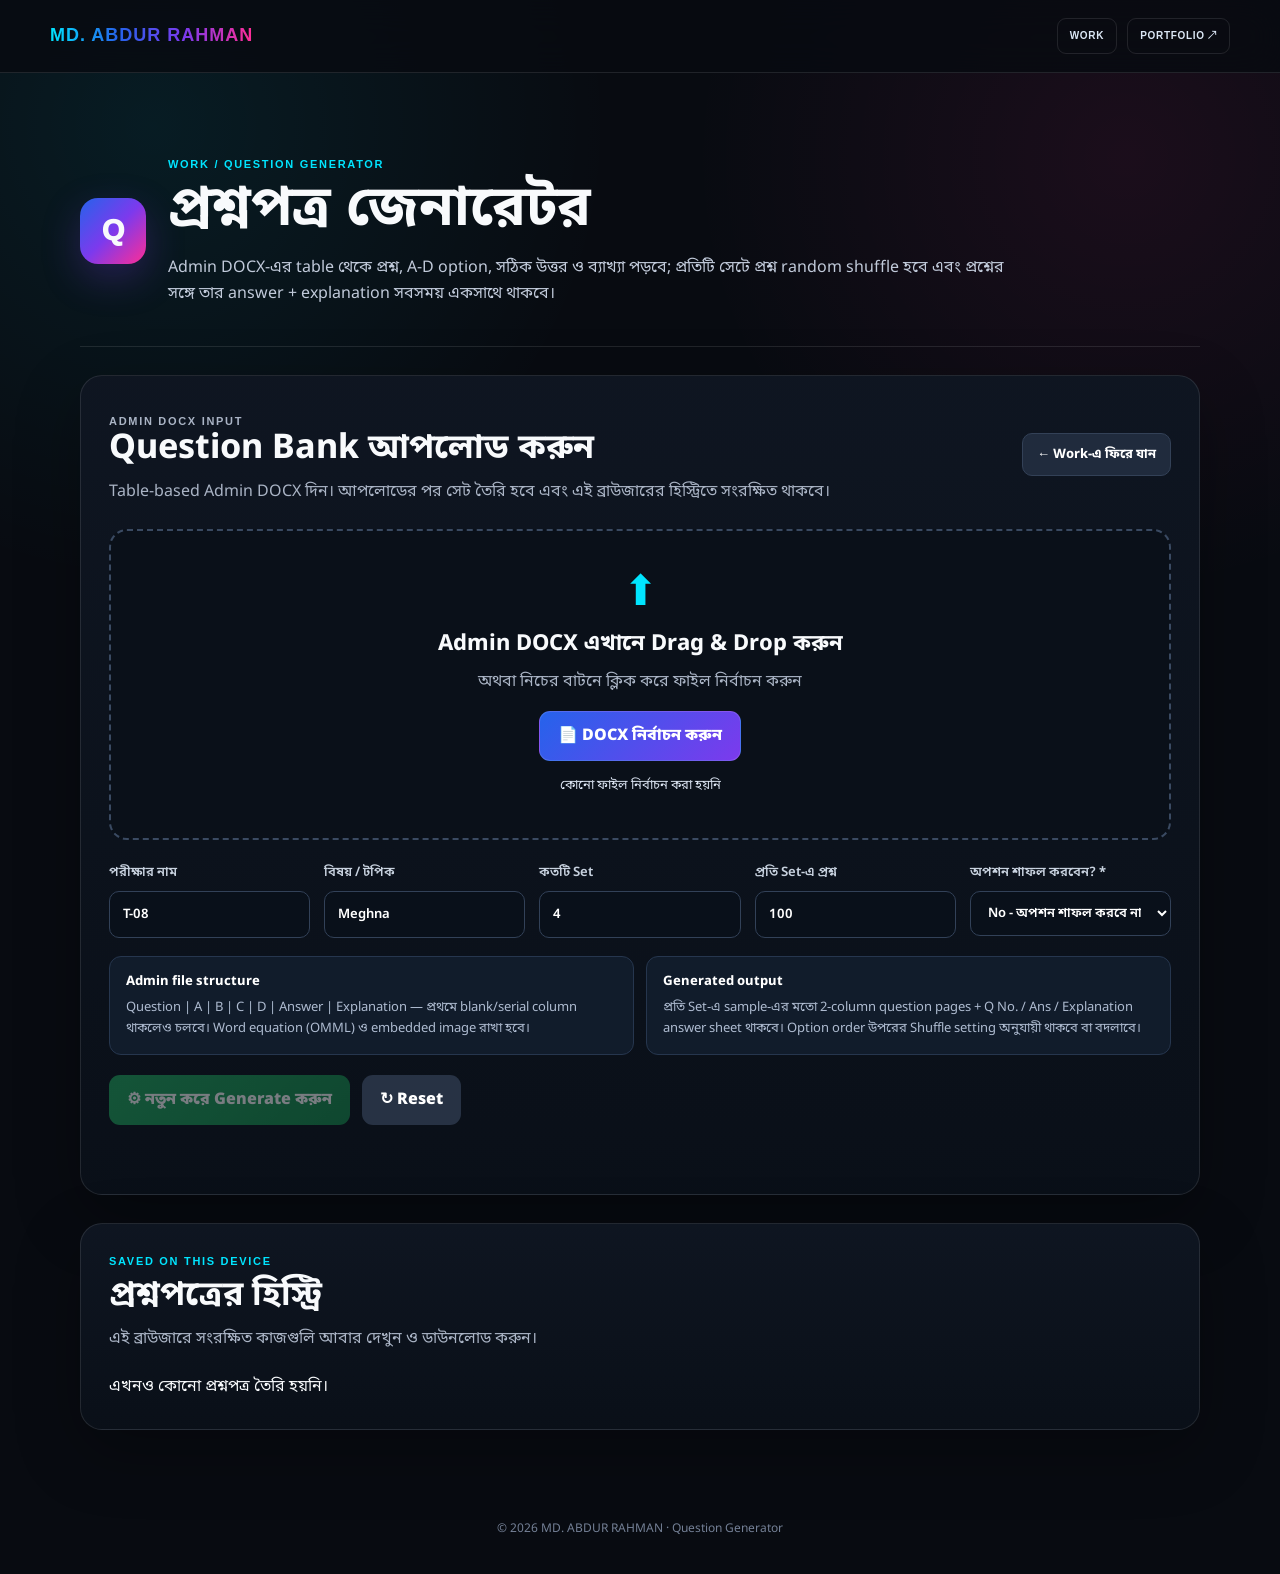
==== commit 853f6505: "Add files via upload" ====
--- a/question-generator.html
+++ b/question-generator.html
@@ -9,6 +9,10 @@
   <link rel="preconnect" href="https://fonts.gstatic.com" crossorigin>
   <link href="https://fonts.googleapis.com/css2?family=Noto+Sans+Bengali:wght@400;500;600;700;800&display=swap" rel="stylesheet">
   <link rel="stylesheet" href="question-generator.css">
+  <style>
+    .settings-grid select{width:100%;min-width:0;padding:12px 13px;border-radius:10px;border:1px solid #324158;background:#09101a;color:white;outline:none;font:inherit}
+    .settings-grid select:focus{border-color:var(--cyan);box-shadow:0 0 0 3px rgba(0,229,255,.06)}
+  </style>
 </head>
 <body>
   <header class="qg-site-header">
@@ -27,7 +31,7 @@
       <div>
         <p class="eyebrow">WORK / QUESTION GENERATOR</p>
         <h1 id="pageTitle">প্রশ্নপত্র জেনারেটর</h1>
-        <p class="subtitle">Admin DOCX-এর table থেকে প্রশ্ন, A-D option, সঠিক উত্তর ও ব্যাখ্যা পড়বে; প্রতিটি সেটে প্রশ্ন random shuffle হবে। চাইলে A-D অপশনও আলাদাভাবে shuffle হবে এবং সঠিক উত্তর স্বয়ংক্রিয়ভাবে নতুন option letter অনুযায়ী update হবে।</p>
+        <p class="subtitle">Admin DOCX-এর table থেকে প্রশ্ন, A-D option, সঠিক উত্তর ও ব্যাখ্যা পড়বে; প্রতিটি সেটে প্রশ্ন random shuffle হবে এবং প্রশ্নের সঙ্গে তার answer + explanation সবসময় একসাথে থাকবে।</p>
       </div>
     </section>
 
@@ -72,10 +76,10 @@
           <input id="questionsPerSet" type="number" min="1" value="100">
         </label>
         <label>
-          <span>অপশন শাফেল করবেন? <b class="required-star" aria-hidden="true">*</b></span>
-          <select id="optionShuffle" required>
-            <option value="no" selected>No - অপশন শাফেল করবে না</option>
-            <option value="yes">Yes - অপশন শাফেল করবে</option>
+          <span>অপশন শাফল করবেন? <b aria-hidden="true">*</b></span>
+          <select id="shuffleOptions" aria-label="অপশন শাফল করবেন কি না">
+            <option value="no" selected>No - অপশন শাফল করবে না</option>
+            <option value="yes">Yes - অপশন শাফল করবে</option>
           </select>
         </label>
       </div>
@@ -87,7 +91,7 @@
         </div>
         <div class="info-box">
           <strong>Generated output</strong>
-          <span>প্রতি Set-এ sample-এর মতো 2-column question pages + Q No. / Ans / Explanation answer sheet থাকবে। অপশন shuffle চালু করলে A-D order random হবে এবং Ans column নতুন option letter অনুযায়ী update হবে।</span>
+          <span>প্রতি Set-এ sample-এর মতো 2-column question pages + Q No. / Ans / Explanation answer sheet থাকবে। Option order উপরের Shuffle setting অনুযায়ী থাকবে বা বদলাবে।</span>
         </div>
       </div>
 
@@ -125,7 +129,7 @@
     <div id="previewContent" class="preview-content"></div>
   </dialog>
   <dialog id="issueDialog" class="preview-dialog issue-dialog" aria-labelledby="issueTitle">
-    <div class="preview-header"><h2 id="issueTitle">উত্তরে সমস্যা পাওয়া গেছে</h2><button id="closeIssues" type="button" class="secondary-btn" aria-label="বন্ধ করুন">✕</button></div>
+    <div class="preview-header"><h2 id="issueTitle">প্রশ্ন/অপশনে সমস্যা পাওয়া গেছে</h2><button id="closeIssues" type="button" class="secondary-btn" aria-label="বন্ধ করুন">✕</button></div>
     <div id="issueContent" class="preview-content"></div>
   </dialog>
 
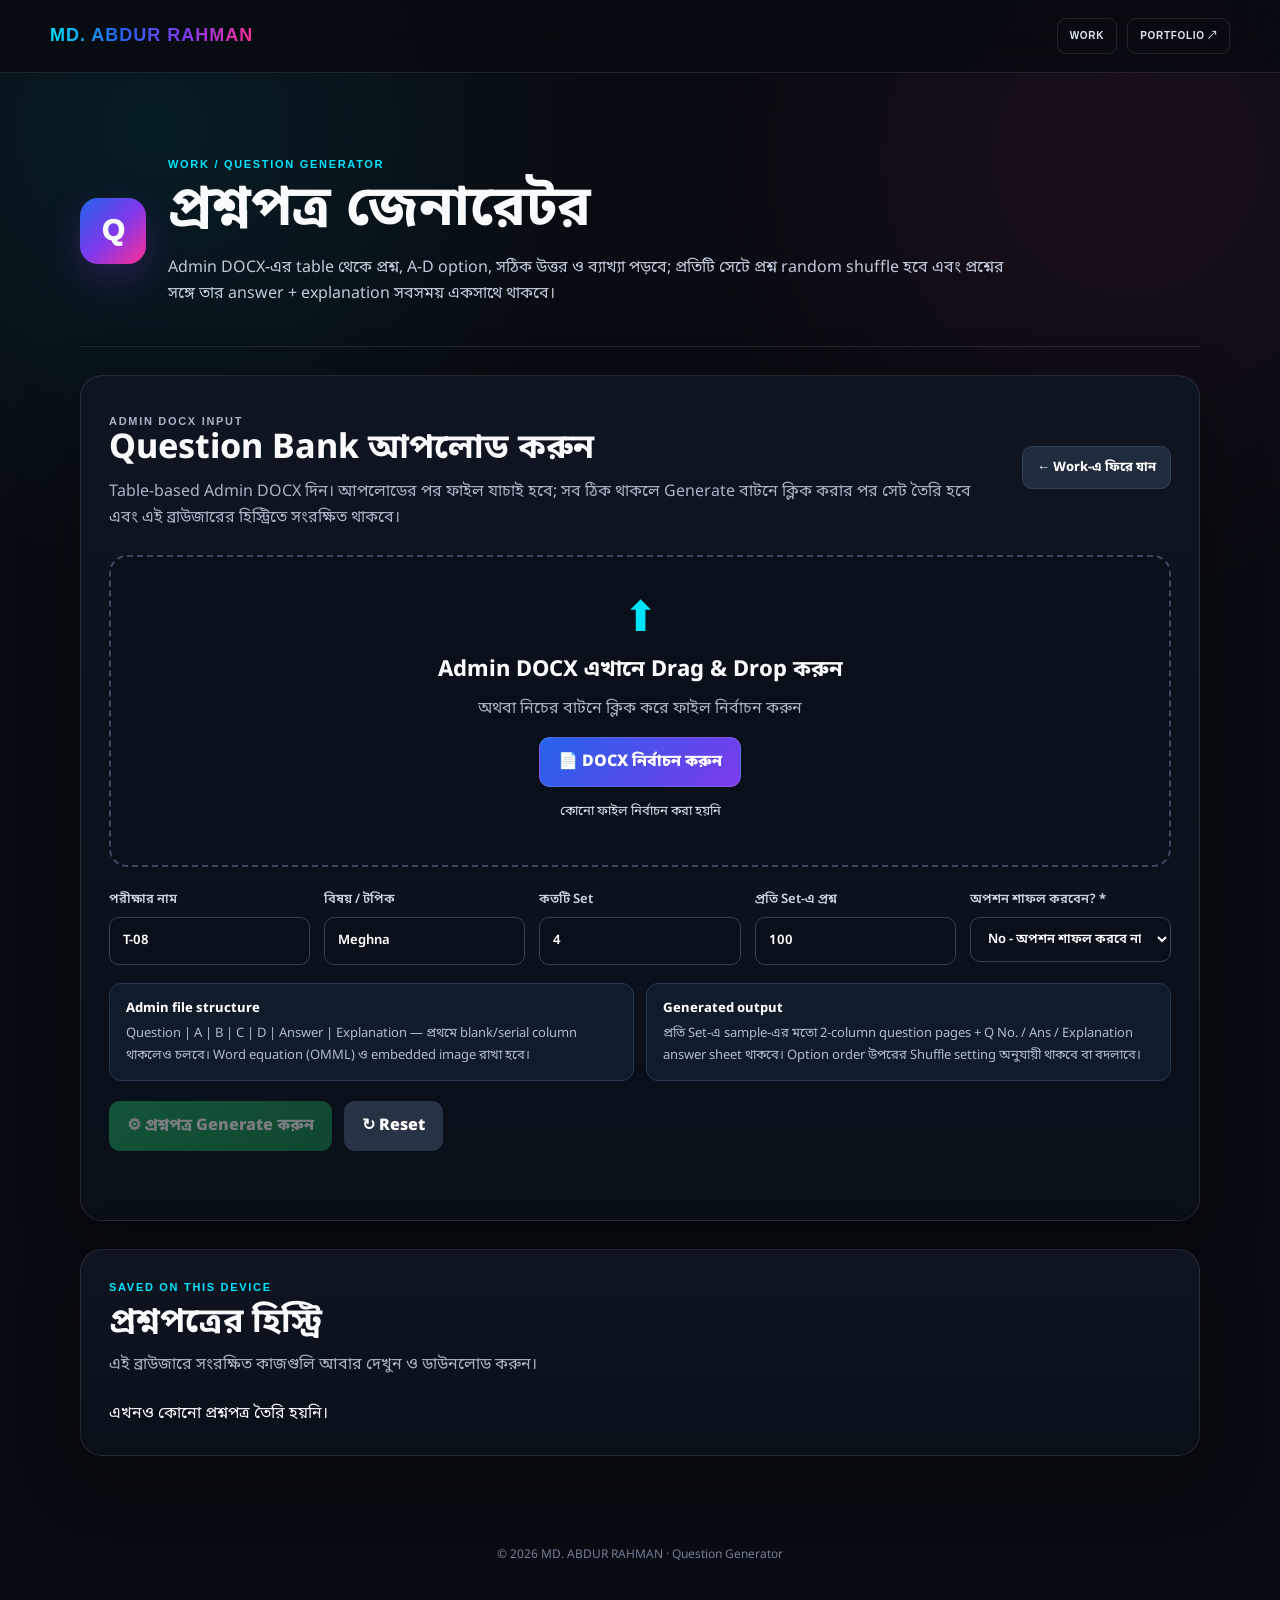
==== commit 33975abc: "Add files via upload" ====
--- a/question-generator.html
+++ b/question-generator.html
@@ -40,7 +40,7 @@
         <div>
           <p class="eyebrow">ADMIN DOCX INPUT</p>
           <h2 id="generatorTitle">Question Bank আপলোড করুন</h2>
-          <p>Table-based Admin DOCX দিন। আপলোডের পর সেট তৈরি হবে এবং এই ব্রাউজারের হিস্ট্রিতে সংরক্ষিত থাকবে।</p>
+          <p>Table-based Admin DOCX দিন। আপলোডের পর ফাইল যাচাই হবে; সব ঠিক থাকলে Generate বাটনে ক্লিক করার পর সেট তৈরি হবে এবং এই ব্রাউজারের হিস্ট্রিতে সংরক্ষিত থাকবে।</p>
         </div>
         <a class="back-btn" href="index.html#work">← Work-এ ফিরে যান</a>
       </div>
@@ -96,7 +96,7 @@
       </div>
 
       <div class="actions">
-        <button id="generateBtn" class="primary-btn" type="button" disabled>⚙ নতুন করে Generate করুন</button>
+        <button id="generateBtn" class="primary-btn" type="button" disabled>⚙ প্রশ্নপত্র Generate করুন</button>
         <button id="resetBtn" class="secondary-btn" type="button">↻ Reset</button>
       </div>
 
